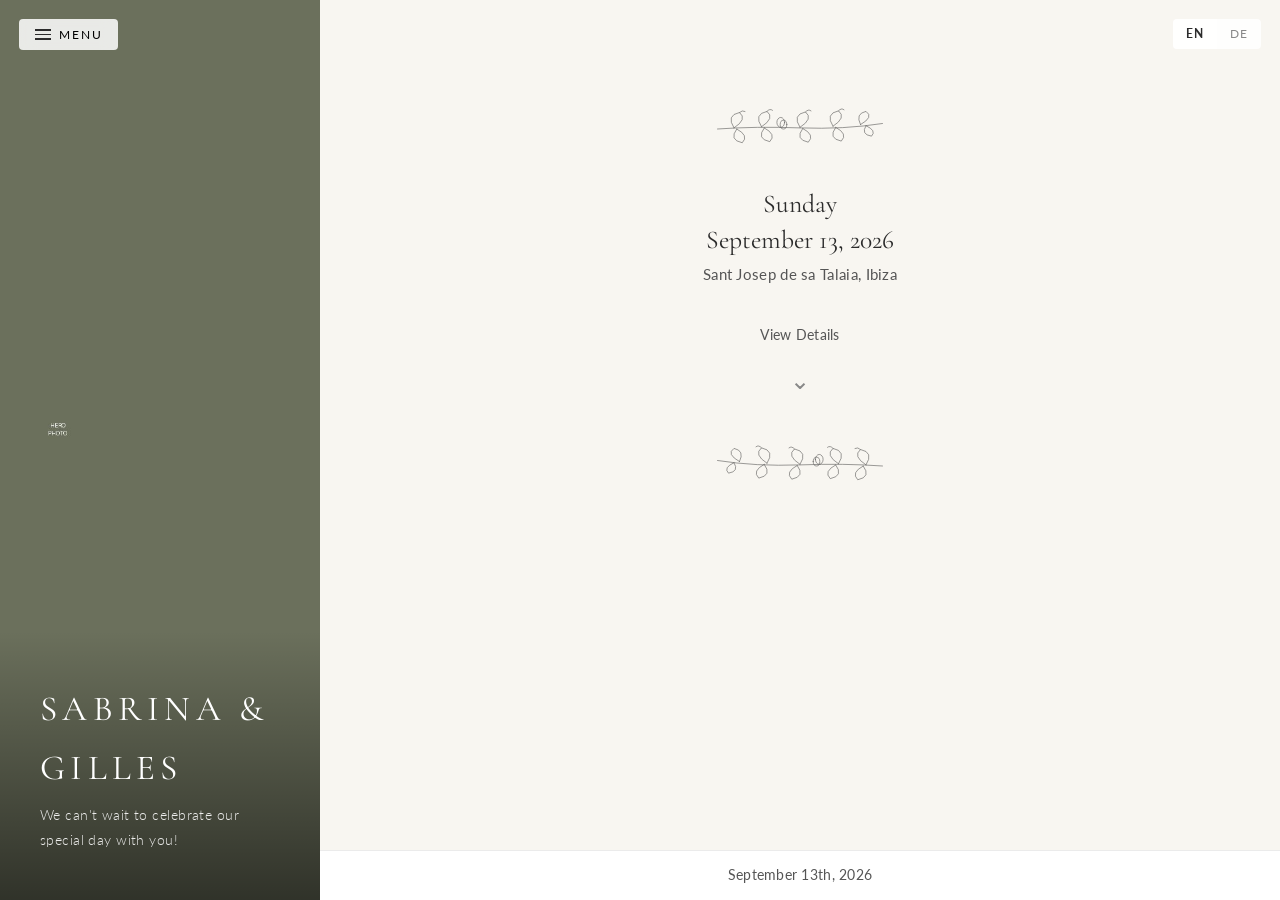
==== index.html @ 76c1b2b8 "Add files via upload" ====
<!DOCTYPE html>
<html lang="en">
<head>
  <meta charset="UTF-8">
  <meta name="viewport" content="width=device-width, initial-scale=1.0">
  <title>Sabrina & Gilles</title>
  <link rel="preconnect" href="https://fonts.googleapis.com">
  <link rel="preconnect" href="https://fonts.gstatic.com" crossorigin>
  <link href="https://fonts.googleapis.com/css2?family=Cormorant+Garamond:ital,wght@0,300;0,400;0,500;0,600;1,300;1,400&family=Lato:wght@300;400;700&display=swap" rel="stylesheet">
  <link rel="stylesheet" href="css/style.css">
</head>
<body>

  <!-- Navigation Toggle -->
  <button class="nav-toggle" aria-label="Menu">
    <div class="hamburger"><span></span><span></span><span></span></div>
    MENU
  </button>

  <!-- Language Switcher -->
  <div class="lang-switcher">
    <button class="lang-btn active" data-lang="en">EN</button>
    <button class="lang-btn" data-lang="de">DE</button>
  </div>

  <!-- Navigation Drawer -->
  <div class="nav-drawer-overlay"></div>
  <nav class="nav-drawer">
    <div class="drawer-header">
      <span class="drawer-title">Sabrina & Gilles</span>
      <button class="nav-close" aria-label="Close">&times;</button>
    </div>
    <ul class="nav-links">
      <li><a href="index.html" class="active">Home</a></li>
      <li><a href="agenda.html">Agenda</a></li>
      <li><a href="discover.html">Discover Ibiza</a></li>
      <li><a href="qa.html">Q & A</a></li>
    </ul>
  </nav>

  <!-- Page Layout -->
  <div class="page-wrapper">

    <!-- Left: Photo -->
    <div class="photo-side">
      <img src="img/hero.jpg" alt="Sabrina & Gilles">
      <div class="photo-overlay">
        <div class="couple-name">Sabrina & Gilles</div>
        <div class="couple-tagline" data-lang="en">We can't wait to celebrate our special day with you!</div>
        <div class="couple-tagline" data-lang="de">Wir können es kaum erwarten, unseren besonderen Tag mit euch zu feiern!</div>
      </div>
    </div>

    <!-- Right: Content -->
    <div class="content-side">
      <div class="content-inner">

        <div class="hero-content">
          <img src="img/olive-branch.svg" alt="" class="olive-branch">

          <div class="hero-date" data-lang="en">Sunday<br>September 13, 2026</div>
          <div class="hero-date" data-lang="de">Sonntag<br>13. September 2026</div>

          <div class="hero-location">Sant Josep de sa Talaia, Ibiza</div>

          <span class="view-details" data-lang="en">View Details</span>
          <span class="view-details" data-lang="de">Details ansehen</span>
          <div class="scroll-indicator">&#8964;</div>

          <img src="img/olive-branch.svg" alt="" class="olive-branch-bottom">
        </div>

      </div>
    </div>

  </div>

  <!-- Sticky Footer -->
  <div class="sticky-footer">
    <span class="footer-date" data-lang="en">September 13th, 2026</span>
    <span class="footer-date" data-lang="de">13. September 2026</span>
  </div>

  <script src="js/main.js"></script>
</body>
</html>
---- css/style.css ----
/* ===== RESET & BASE ===== */
*, *::before, *::after {
  margin: 0;
  padding: 0;
  box-sizing: border-box;
}

:root {
  --bg-cream: #f8f6f1;
  --text-dark: #2c2c2c;
  --text-medium: #555;
  --text-light: #888;
  --border-color: #2c2c2c;
  --accent: #6b705c;
  --font-display: 'Cormorant Garamond', 'Georgia', serif;
  --font-heading: 'Cormorant Garamond', 'Georgia', serif;
  --font-body: 'Lato', 'Helvetica Neue', sans-serif;
}

html {
  scroll-behavior: smooth;
  font-size: 16px;
}

body {
  font-family: var(--font-body);
  color: var(--text-dark);
  background: var(--bg-cream);
  line-height: 1.7;
  overflow-x: hidden;
}

a {
  color: var(--text-dark);
  text-decoration: none;
  border-bottom: 1px solid var(--text-light);
  transition: border-color 0.3s;
}

a:hover {
  border-bottom-color: var(--text-dark);
}

/* ===== LAYOUT: SPLIT SCREEN ===== */
.page-wrapper {
  display: flex;
  min-height: 100vh;
}

.photo-side {
  position: fixed;
  top: 0;
  left: 0;
  width: 25%;
  height: 100vh;
  overflow: hidden;
  z-index: 1;
}

.photo-side img {
  width: 100%;
  height: 100%;
  object-fit: cover;
  object-position: center;
}

.photo-overlay {
  position: absolute;
  bottom: 0;
  left: 0;
  right: 0;
  padding: 3rem 2.5rem;
  background: linear-gradient(transparent, rgba(0,0,0,0.55));
  color: #fff;
}

.photo-overlay .couple-name {
  font-family: var(--font-display);
  font-size: 2.2rem;
  font-weight: 400;
  letter-spacing: 0.15em;
  text-transform: uppercase;
  margin-bottom: 0.3rem;
}

.photo-overlay .couple-tagline {
  font-family: var(--font-body);
  font-size: 0.9rem;
  font-weight: 300;
  opacity: 0.9;
  letter-spacing: 0.03em;
}

.content-side {
  margin-left: 25%;
  width: 75%;
  min-height: 100vh;
  background: var(--bg-cream);
  position: relative;
  z-index: 2;
}

.content-inner {
  max-width: 520px;
  margin: 0 auto;
  padding: 4rem 2.5rem 6rem;
}

/* ===== NAVIGATION ===== */
.nav-toggle {
  position: fixed;
  top: 1.2rem;
  left: 1.2rem;
  z-index: 1000;
  background: rgba(255,255,255,0.85);
  backdrop-filter: blur(8px);
  border: none;
  padding: 0.5rem 1rem;
  cursor: pointer;
  font-family: var(--font-body);
  font-size: 0.75rem;
  letter-spacing: 0.15em;
  text-transform: uppercase;
  display: flex;
  align-items: center;
  gap: 0.5rem;
  border-radius: 4px;
  transition: background 0.3s;
}

.nav-toggle:hover {
  background: rgba(255,255,255,1);
}

.nav-toggle .hamburger {
  display: flex;
  flex-direction: column;
  gap: 3px;
}

.nav-toggle .hamburger span {
  display: block;
  width: 16px;
  height: 1.5px;
  background: var(--text-dark);
  transition: transform 0.3s;
}

/* Side drawer */
.nav-drawer {
  position: fixed;
  top: 0;
  left: 0;
  width: 280px;
  height: 100vh;
  background: #fff;
  z-index: 2000;
  transform: translateX(-100%);
  transition: transform 0.35s cubic-bezier(0.4, 0, 0.2, 1);
  padding: 2rem 2rem;
  display: flex;
  flex-direction: column;
}

.nav-drawer.open {
  transform: translateX(0);
}

.nav-drawer-overlay {
  position: fixed;
  top: 0;
  left: 0;
  width: 100vw;
  height: 100vh;
  background: rgba(0,0,0,0.3);
  z-index: 1999;
  opacity: 0;
  pointer-events: none;
  transition: opacity 0.35s;
}

.nav-drawer-overlay.open {
  opacity: 1;
  pointer-events: all;
}

.nav-drawer .drawer-header {
  display: flex;
  justify-content: space-between;
  align-items: flex-start;
  margin-bottom: 2rem;
}

.nav-drawer .drawer-title {
  font-family: var(--font-display);
  font-size: 1.4rem;
  font-weight: 400;
  letter-spacing: 0.1em;
  text-transform: uppercase;
}

.nav-close {
  background: none;
  border: none;
  font-size: 1.5rem;
  cursor: pointer;
  color: var(--text-dark);
  padding: 0;
  line-height: 1;
}

.nav-links {
  list-style: none;
  flex: 1;
}

.nav-links li {
  margin-bottom: 1rem;
}

.nav-links a {
  font-family: var(--font-body);
  font-size: 0.95rem;
  color: var(--text-dark);
  text-decoration: none;
  border-bottom: none;
  letter-spacing: 0.02em;
  transition: color 0.3s;
}

.nav-links a:hover {
  color: var(--accent);
}

.nav-links a.active {
  font-weight: 700;
}

.nav-rsvp-btn {
  display: inline-block;
  margin-top: 1rem;
  padding: 0.6rem 2rem;
  border: 1.5px solid var(--text-dark);
  border-radius: 50px;
  font-family: var(--font-body);
  font-size: 0.8rem;
  letter-spacing: 0.15em;
  text-transform: uppercase;
  text-align: center;
  color: var(--text-dark);
  background: none;
  cursor: pointer;
  transition: background 0.3s, color 0.3s;
  text-decoration: none;
}

.nav-rsvp-btn:hover {
  background: var(--text-dark);
  color: #fff;
}

/* ===== LANGUAGE SWITCHER ===== */
.lang-switcher {
  position: fixed;
  top: 1.2rem;
  right: 1.2rem;
  z-index: 1000;
  display: flex;
  background: rgba(255,255,255,0.85);
  backdrop-filter: blur(8px);
  border-radius: 4px;
  overflow: hidden;
}

.lang-btn {
  padding: 0.45rem 0.8rem;
  border: none;
  background: none;
  font-family: var(--font-body);
  font-size: 0.75rem;
  letter-spacing: 0.1em;
  text-transform: uppercase;
  cursor: pointer;
  color: var(--text-light);
  transition: color 0.3s, background 0.3s;
}

.lang-btn.active {
  color: var(--text-dark);
  background: rgba(255,255,255,0.5);
  font-weight: 700;
}

.lang-btn:hover {
  color: var(--text-dark);
}

/* Language visibility — handled by JS in main.js */

/* ===== HERO SECTION ===== */
.hero-content {
  text-align: center;
  padding: 2rem 0;
}

.olive-branch {
  width: 220px;
  height: auto;
  margin: 0 auto 1.5rem;
  display: block;
  opacity: 0.7;
}

.olive-branch-bottom {
  width: 220px;
  height: auto;
  margin: 2rem auto 0;
  display: block;
  opacity: 0.7;
  transform: scaleX(-1);
}

.hero-date {
  font-family: var(--font-heading);
  font-size: 1.6rem;
  font-weight: 400;
  line-height: 1.4;
  margin-bottom: 0.3rem;
}

.hero-location {
  font-family: var(--font-body);
  font-size: 0.95rem;
  color: var(--text-medium);
  margin-bottom: 2rem;
  letter-spacing: 0.02em;
}

.btn-rsvp {
  display: inline-block;
  padding: 0.6rem 2.2rem;
  border: 1.5px solid var(--text-dark);
  border-radius: 50px;
  font-family: var(--font-body);
  font-size: 0.8rem;
  letter-spacing: 0.15em;
  text-transform: uppercase;
  color: var(--text-dark);
  background: none;
  cursor: pointer;
  transition: background 0.3s, color 0.3s;
  text-decoration: none;
}

.btn-rsvp:hover {
  background: var(--text-dark);
  color: #fff;
}

.view-details {
  display: block;
  margin-top: 1.5rem;
  font-size: 0.85rem;
  color: var(--text-medium);
  border-bottom: none;
  letter-spacing: 0.02em;
}

.scroll-indicator {
  margin-top: 0.8rem;
  font-size: 1.5rem;
  color: var(--text-light);
  animation: bounce 2s infinite;
}

@keyframes bounce {
  0%, 100% { transform: translateY(0); }
  50% { transform: translateY(6px); }
}

/* ===== CONTENT SECTIONS ===== */
.section {
  padding: 3rem 0;
  border-top: 1px solid rgba(0,0,0,0.08);
}

.section:first-child {
  border-top: none;
}

.section-title {
  font-family: var(--font-heading);
  font-size: 1.8rem;
  font-weight: 400;
  text-align: center;
  margin-bottom: 1rem;
  letter-spacing: 0.03em;
}

.section-subtitle {
  font-size: 0.9rem;
  text-align: center;
  color: var(--text-medium);
  margin-bottom: 2rem;
  line-height: 1.6;
}

.section-icon {
  text-align: center;
  margin-bottom: 0.8rem;
  font-size: 1.5rem;
  color: var(--text-light);
}

/* Travel cards */
.travel-card {
  margin-bottom: 2.5rem;
}

.travel-card h3 {
  font-family: var(--font-heading);
  font-size: 1.3rem;
  font-weight: 500;
  text-align: center;
  margin-bottom: 0.8rem;
}

.travel-card p {
  font-size: 0.9rem;
  color: var(--text-medium);
  line-height: 1.7;
  margin-bottom: 0.8rem;
}

.travel-meta {
  display: flex;
  align-items: center;
  gap: 0.5rem;
  font-size: 0.85rem;
  color: var(--text-light);
  margin-top: 0.5rem;
}

.travel-meta svg {
  width: 16px;
  height: 16px;
  flex-shrink: 0;
}

/* Q&A */
.qa-item {
  margin-bottom: 2rem;
}

.qa-question {
  font-family: var(--font-heading);
  font-size: 1.05rem;
  font-weight: 600;
  margin-bottom: 0.5rem;
  line-height: 1.4;
}

.qa-answer {
  font-size: 0.9rem;
  color: var(--text-medium);
  line-height: 1.7;
}

.qa-answer a {
  color: var(--text-medium);
  border-bottom: 1px solid var(--text-light);
}

/* ===== STICKY FOOTER BAR ===== */
.sticky-footer {
  position: fixed;
  bottom: 0;
  left: 25%;
  width: 75%;
  background: rgba(255,255,255,0.95);
  backdrop-filter: blur(8px);
  z-index: 100;
  padding: 0.8rem 2rem;
  display: flex;
  justify-content: center;
  align-items: center;
  gap: 1.5rem;
  border-top: 1px solid rgba(0,0,0,0.08);
}

.sticky-footer .footer-date {
  font-family: var(--font-body);
  font-size: 0.85rem;
  color: var(--text-medium);
  letter-spacing: 0.02em;
}

.sticky-footer .btn-rsvp {
  padding: 0.4rem 1.5rem;
  font-size: 0.7rem;
}

/* ===== PAGE FOOTER ===== */
.page-footer {
  padding: 2rem 0;
  text-align: center;
  font-size: 0.8rem;
  color: var(--text-light);
}

/* ===== RESPONSIVE ===== */
@media (max-width: 1024px) {
  .photo-side {
    width: 30%;
  }
  .content-side {
    margin-left: 30%;
    width: 70%;
  }
  .sticky-footer {
    left: 30%;
    width: 70%;
  }
}

@media (max-width: 768px) {
  .page-wrapper {
    flex-direction: column;
  }

  .photo-side {
    position: relative;
    width: 100%;
    height: 70vh;
  }

  .content-side {
    margin-left: 0;
    width: 100%;
  }

  .content-inner {
    padding: 3rem 1.5rem 5rem;
  }

  .sticky-footer {
    left: 0;
    width: 100%;
  }

  .lang-switcher {
    right: 0.8rem;
    top: 0.8rem;
  }

  .nav-toggle {
    left: 0.8rem;
    top: 0.8rem;
  }
}

@media (max-width: 480px) {
  .photo-side {
    height: 55vh;
  }

  .hero-date {
    font-size: 1.3rem;
  }

  .olive-branch,
  .olive-branch-bottom {
    width: 160px;
  }

  .content-inner {
    padding: 2rem 1.2rem 5rem;
  }
}
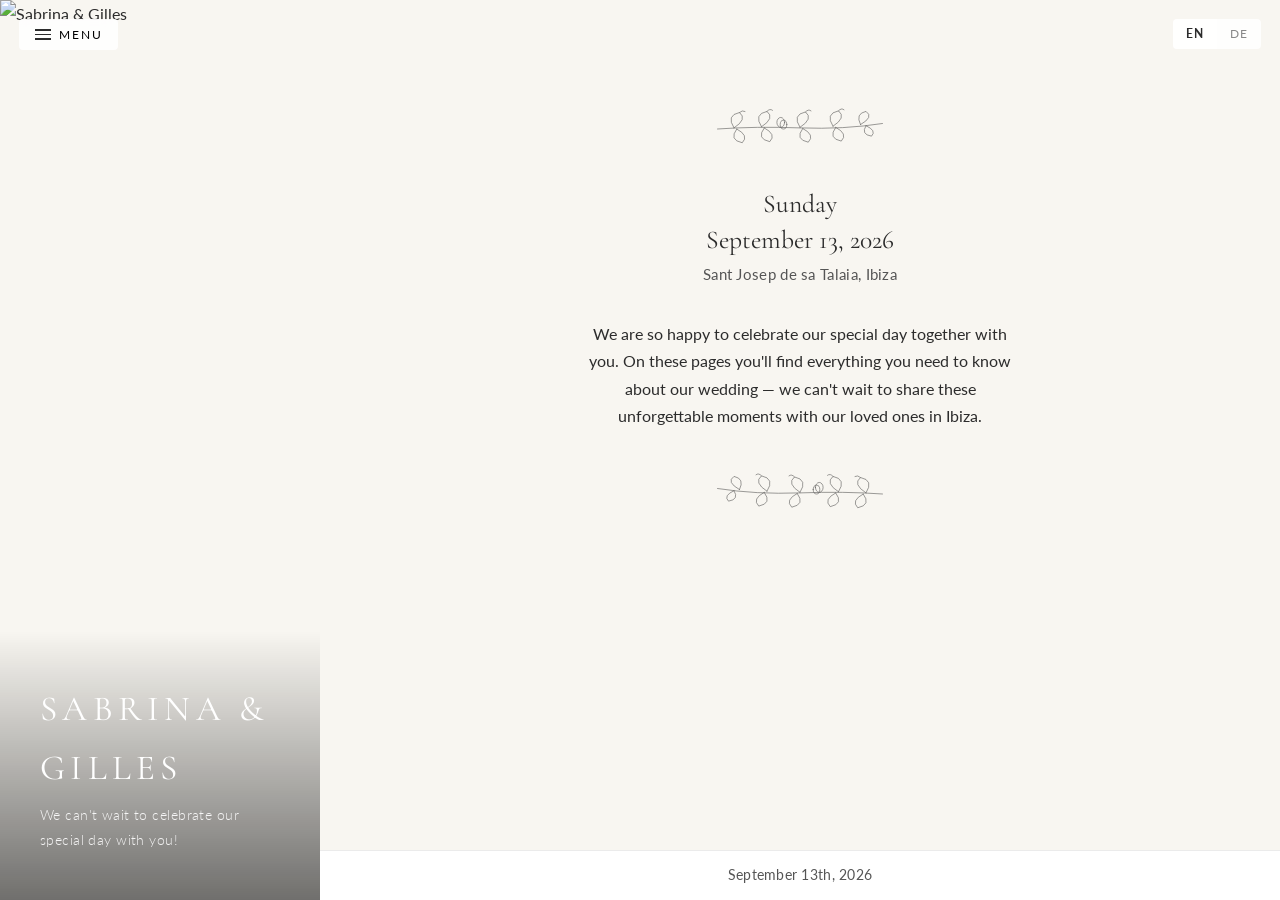
==== commit b052864b: "Add files via upload" ====
--- a/index.html
+++ b/index.html
@@ -9,7 +9,7 @@
   <link href="https://fonts.googleapis.com/css2?family=Cormorant+Garamond:ital,wght@0,300;0,400;0,500;0,600;1,300;1,400&family=Lato:wght@300;400;700&display=swap" rel="stylesheet">
   <link rel="stylesheet" href="css/style.css">
 </head>
-<body>
+<body class="home">
 
   <!-- Navigation Toggle -->
   <button class="nav-toggle" aria-label="Menu">
@@ -43,7 +43,7 @@
 
     <!-- Left: Photo -->
     <div class="photo-side">
-      <img src="img/hero.jpg" alt="Sabrina & Gilles">
+      <img src="img/Home/hero.jpg" alt="Sabrina & Gilles">
       <div class="photo-overlay">
         <div class="couple-name">Sabrina & Gilles</div>
         <div class="couple-tagline" data-lang="en">We can't wait to celebrate our special day with you!</div>
@@ -63,9 +63,8 @@
 
           <div class="hero-location">Sant Josep de sa Talaia, Ibiza</div>
 
-          <span class="view-details" data-lang="en">View Details</span>
-          <span class="view-details" data-lang="de">Details ansehen</span>
-          <div class="scroll-indicator">&#8964;</div>
+          <p class="hero-welcome" data-lang="en">We are so happy to celebrate our special day together with you. On these pages you'll find everything you need to know about our wedding — we can't wait to share these unforgettable moments with our loved ones in Ibiza.</p>
+          <p class="hero-welcome" data-lang="de">Wir freuen uns von Herzen, gemeinsam mit dir unseren besonderen Tag zu feiern. Auf diesen Seiten findest du alle wichtigen Informationen rund um unsere Hochzeit – wir können es kaum erwarten, diese unvergesslichen Momente mit unseren Liebsten auf Ibiza zu teilen.</p>
 
           <img src="img/olive-branch.svg" alt="" class="olive-branch-bottom">
         </div>
